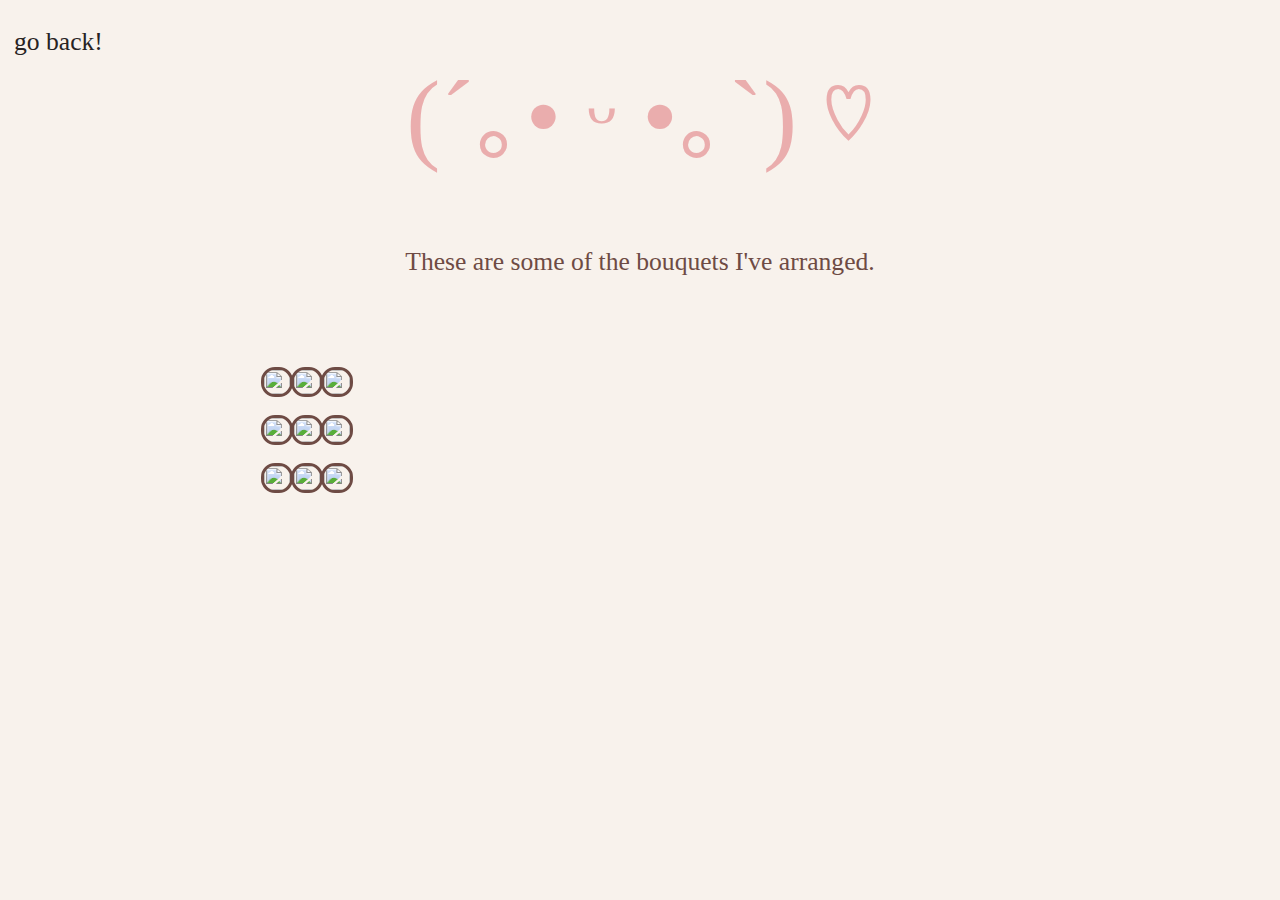
==== flowers.html @ 83206b1e "small changes to formatting" ====
<!DOCTYPE html>
<html lang="en">
<head>
    <meta charset="UTF-8">
    <meta name="viewport" content="width=device-width, initial-scale=1.0">
    <link rel="stylesheet" href="style.css">
    <title>Flowers</title>
</head>
<body>
    <br>


    <button id="home" class="clearButtons">go back!</button>
    <script type="text/javascript">
        document.getElementById("home").onclick = function () {
            location.href = "index.html";
        };
    </script>
    <div class="mainCenter">
        <div class="col">
            <span class="header">(´｡• ᵕ •｡`) ♡</span>
            <br>
            <br>
            <br>
            <br>
            <span class="textCenter">These are some of the bouquets I've arranged.</span>
        </div>
    
    </div>

    <br>
    <br>
    <br>
    <br>
    <br>

 
    <div class="center">
        <div class="imgRow2">
            <div class="col">
                <img class="picFlower" src="flr1.jpg" alt="">
                <br>
                <img class="picFlower" src="flr2.jpg" alt="">
                <br>
                <img class="picFlower" src="flr5.jpg" alt="">
             </div>
     
             <div class="col">
                 <img class="picFlower" src="flr3.JPG" alt="">
                 <br>
                 <img class="picFlower" src="flr4.JPG" alt="">
                 <br>
                 <img class="picFlower" src="flr7.jpg" alt="">
             </div>
         
             <div class="col">
                 <img class="picFlower" src="flr6.jpg" alt="">
                 <br>
                 <img class="picFlower" src="flr8.jpg" alt="">
                 <br>
                 <img class="picFlower" src="flr9.jpg" alt="">
             </div>
        </div>
    </div>

</body>
</html>
---- style.css ----
@font-face {
    font-family: rainyhearts;
    src: url(rainyhearts.ttf);
}

@keyframes floating {
    0% { transform: translate(0,  0px); }
    50%  { transform: translate(0, 15px); }
    100%   { transform: translate(0, -0px); }    
}

body {
    background-color: #F8F2EC;
}

.images {
    border-radius: 12px;
    border: 2px solid #6E4B44; 
}

.row {
    display: flex;
    flex-direction: row;
    gap: 2%;
}

.col {
    display: flex;
    flex-direction: column;
}

.imgRow {
    display: flex;
    flex-direction: row;
    gap: 9%;
}

.imgRow2 {
    display: flex;
    flex-direction: row;
    gap: 5%;
}

.center {
    display: flex;
    justify-content: center;
    align-items: flex-start;
    flex-direction: column;
    padding-left: 20%;
    padding-right: 20%;
}

.mainCenter {
    display: flex;
    flex-direction: row;
    gap: 4%;
    margin: auto;
    padding-left: 20%;
    padding-right: 20%;
    justify-content: center;
}

.columnBox {
    display: block;
    margin-left: auto;
    margin-right: auto;
    width: 50%;
}

.selfie {
    border-radius: 12px;
    border: solid 0.25vw #6E4B44;
    height: 50%;
    width: 50%;
}

.header {
    text-align: center;
    animation-name: floating;
    animation-duration: 3s;
    animation-timing-function: ease-in-out;
    animation-iteration-count: infinite;
    font-family: rainyhearts;
    font-size: 8vw;
    color: #EAADAD;
}

.name {
    width: 100%;
}

.text {
    font-family: rainyhearts;
    font-size: 2vw;
    color: #6E4B44;
}

.textCenter {
    font-family: rainyhearts;
    font-size: 2vw;
    color: #6E4B44;
    text-align: center;
}

.textHeading {
    font-family: rainyhearts;
    font-size: 3vw;
    color: #6E4B44;
    text-align: center;
}

.homeButtons {
    background-color: rgb(255, 206, 214);
    border-radius: 14px;
    border: solid 0.25vw #6E4B44;
    padding: 1vw 2vw;
    font-size: 2vw;
    color: #272323;
    font-family: rainyhearts;
    text-decoration: none;
    width: 30vw;
    height: 10vw;
}

.homeButtons:hover {
    background-color: #C5CE90;
}

.clearButtons {
    background-color: transparent;
    border: none;
    font-size: 2vw;
    color: #272323;
    font-family: rainyhearts;
    text-decoration: none;
}

.clearButtons:hover {
    color: #C5CE90;
}

.buttonRow {
    display: flex;
    gap: 10%;
}

.pic {
    height: 100%;
    width: 100%;
    border-radius: 14px;
    border: solid 0.25vw #6E4B44;
}

.picSmall {
    width: 45%;
    border-radius: 14px;
    border: solid .25vw #6E4B44;
}

.picFlower {
    height: 100%;
    width: 100%;
    border-radius: 14px;
    border: solid 0.25vw #6E4B44;
}
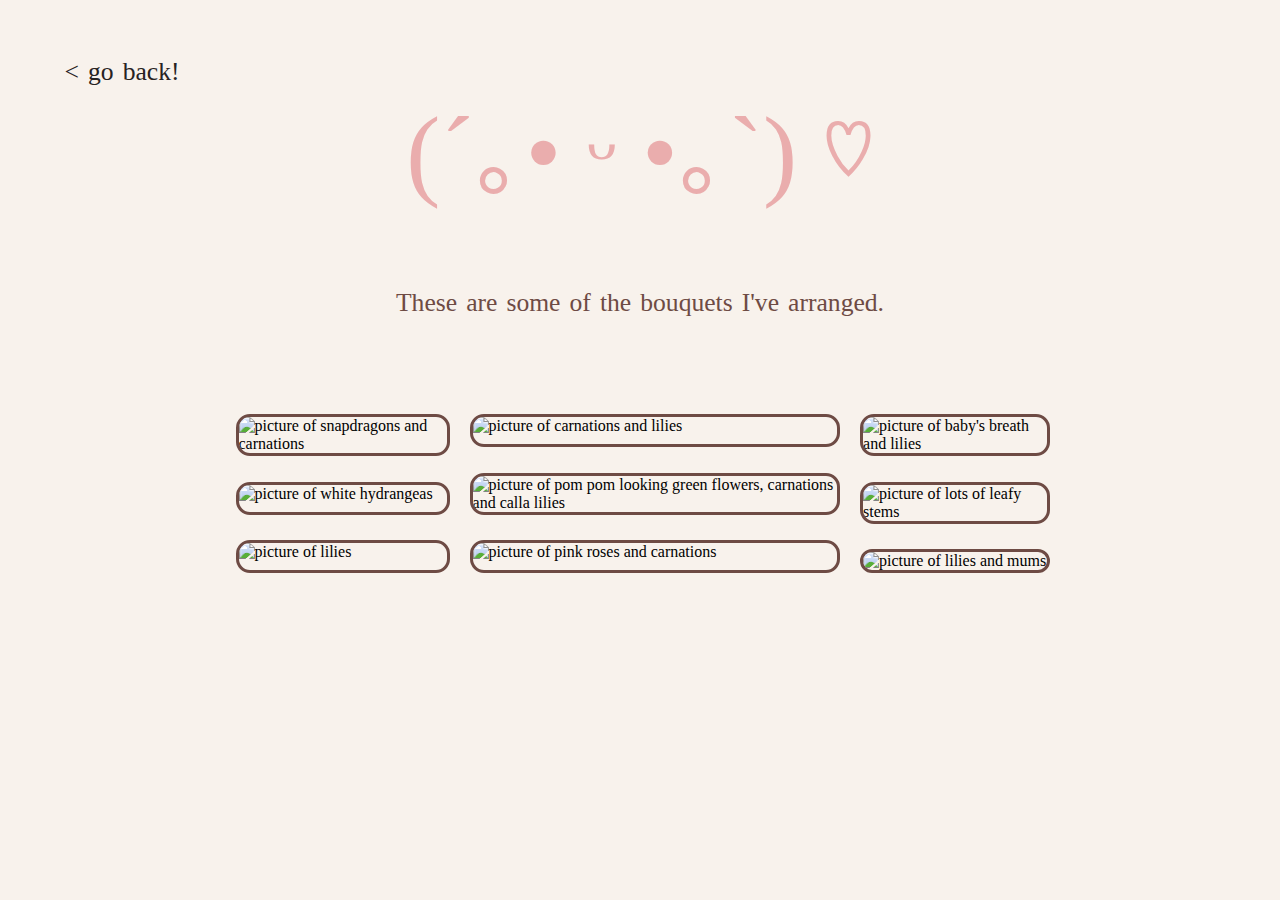
==== commit f14cf8b8: "formatting + Fixes #4" ====
--- a/flowers.html
+++ b/flowers.html
@@ -1,67 +1,67 @@
 <!DOCTYPE html>
 <html lang="en">
+
 <head>
     <meta charset="UTF-8">
     <meta name="viewport" content="width=device-width, initial-scale=1.0">
     <link rel="stylesheet" href="style.css">
     <title>Flowers</title>
 </head>
+
 <body>
-    <br>
+
+    <button id="home" class="clearButtons">
+        < go back!</button>
+            <script type="text/javascript">
+                document.getElementById("home").onclick = function () {
+                    location.href = "index.html";
+                };
+            </script>
+            <div class="mainCenter">
+                <div class="col">
+                    <span class="header">(´｡• ᵕ •｡`) ♡</span>
+                    <br>
+                    <br>
+                    <div class="spaces">
+                        <br>
+                        <br>
+                    </div>
+                    <span class="textCenter">These are some of the bouquets I've arranged.</span>
+                </div>
+            </div>
+
+            <br>
+            <br>
+            <div class="spaces">
+                <br>
+                <br>
+                <br>
+            </div>
 
 
-    <button id="home" class="clearButtons">go back!</button>
-    <script type="text/javascript">
-        document.getElementById("home").onclick = function () {
-            location.href = "index.html";
-        };
-    </script>
-    <div class="mainCenter">
-        <div class="col">
-            <span class="header">(´｡• ᵕ •｡`) ♡</span>
-            <br>
-            <br>
-            <br>
-            <br>
-            <span class="textCenter">These are some of the bouquets I've arranged.</span>
-        </div>
-    
-    </div>
 
-    <br>
-    <br>
-    <br>
-    <br>
-    <br>
+            <div class="center">
+                <div class="imgRow2">
+                    <div class="imgCol">
+                        <img class="picFlower" src="flr1.jpg" alt="picture of snapdragons and carnations">
+                        <img class="picFlower" src="flr2.jpg" alt="picture of white hydrangeas">
+                        <img class="picFlower" src="flr5.jpg" alt="picture of lilies">
+                    </div>
 
- 
-    <div class="center">
-        <div class="imgRow2">
-            <div class="col">
-                <img class="picFlower" src="flr1.jpg" alt="">
-                <br>
-                <img class="picFlower" src="flr2.jpg" alt="">
-                <br>
-                <img class="picFlower" src="flr5.jpg" alt="">
-             </div>
-     
-             <div class="col">
-                 <img class="picFlower" src="flr3.JPG" alt="">
-                 <br>
-                 <img class="picFlower" src="flr4.JPG" alt="">
-                 <br>
-                 <img class="picFlower" src="flr7.jpg" alt="">
-             </div>
-         
-             <div class="col">
-                 <img class="picFlower" src="flr6.jpg" alt="">
-                 <br>
-                 <img class="picFlower" src="flr8.jpg" alt="">
-                 <br>
-                 <img class="picFlower" src="flr9.jpg" alt="">
-             </div>
-        </div>
-    </div>
+                    <div class="imgCol">
+                        <img class="picFlower" src="flr3.JPG" alt="picture of carnations and lilies">
+                        <img class="picFlower" src="flr4.JPG"
+                            alt="picture of pom pom looking green flowers, carnations and calla lilies">
+                        <img class="picFlower" src="flr7.jpg" alt="picture of pink roses and carnations">
+                    </div>
+
+                    <div class="imgCol">
+                        <img class="picFlower" src="flr6.jpg" alt="picture of baby's breath and lilies">
+                        <img class="picFlower" src="flr8.jpg" alt="picture of lots of leafy stems">
+                        <img class="picFlower" src="flr9.jpg" alt="picture of lilies and mums">
+                    </div>
+                </div>
+            </div>
 
 </body>
 </html>--- a/style.css
+++ b/style.css
@@ -11,6 +11,8 @@
 
 body {
     background-color: #F8F2EC;
+    margin-top: 4%;
+    margin-bottom: 4%;
 }
 
 .images {
@@ -21,24 +23,43 @@
 .row {
     display: flex;
     flex-direction: row;
+    gap: 6%;
+}
+
+.imgRow {
+    display: flex;
+    flex-direction: row;
+    gap: 9%;
+}
+
+.imgRow2 {
+    display: flex;
+    flex-direction: row;
+    gap: 2vw;
+}
+
+.imgRow3 {
+    display: flex;
+    flex-direction: row;
     gap: 2%;
 }
 
+.buttonRow {
+    display: flex;
+    justify-content: space-between;
+}
+
+
 .col {
     display: flex;
     flex-direction: column;
 }
 
-.imgRow {
-    display: flex;
-    flex-direction: row;
-    gap: 9%;
-}
-
-.imgRow2 {
-    display: flex;
-    flex-direction: row;
-    gap: 5%;
+.imgCol {
+    display: flex;
+    flex-direction: column;
+    align-content: space-between;
+    gap: 2vw;
 }
 
 .center {
@@ -46,13 +67,13 @@
     justify-content: center;
     align-items: flex-start;
     flex-direction: column;
-    padding-left: 20%;
-    padding-right: 20%;
+    padding-left: 18%;
+    padding-right: 18%;
 }
 
 .mainCenter {
     display: flex;
-    flex-direction: row;
+    flex-direction: column;
     gap: 4%;
     margin: auto;
     padding-left: 20%;
@@ -91,6 +112,8 @@
 
 .text {
     font-family: rainyhearts;
+    line-height: 1.5;
+    word-spacing: 2pt;
     font-size: 2vw;
     color: #6E4B44;
 }
@@ -98,6 +121,8 @@
 .textCenter {
     font-family: rainyhearts;
     font-size: 2vw;
+    line-height: 1.6;
+    word-spacing: 2pt;
     color: #6E4B44;
     text-align: center;
 }
@@ -105,6 +130,8 @@
 .textHeading {
     font-family: rainyhearts;
     font-size: 3vw;
+    line-height: 1.6;
+    word-spacing: 2pt;
     color: #6E4B44;
     text-align: center;
 }
@@ -113,13 +140,15 @@
     background-color: rgb(255, 206, 214);
     border-radius: 14px;
     border: solid 0.25vw #6E4B44;
+    line-height: 1.6;
+    word-spacing: 2pt;
     padding: 1vw 2vw;
     font-size: 2vw;
     color: #272323;
     font-family: rainyhearts;
     text-decoration: none;
-    width: 30vw;
-    height: 10vw;
+    width: 28vw;
+    height: 8vw;
 }
 
 .homeButtons:hover {
@@ -129,20 +158,19 @@
 .clearButtons {
     background-color: transparent;
     border: none;
+    line-height: 1.6;
+    word-spacing: 2pt;
     font-size: 2vw;
     color: #272323;
     font-family: rainyhearts;
     text-decoration: none;
+    margin-left: 4%;
 }
 
 .clearButtons:hover {
     color: #C5CE90;
 }
 
-.buttonRow {
-    display: flex;
-    gap: 10%;
-}
 
 .pic {
     height: 100%;
@@ -162,4 +190,97 @@
     width: 100%;
     border-radius: 14px;
     border: solid 0.25vw #6E4B44;
-}+}
+
+@media only screen and (max-width: 450px) {
+    .center {
+        display: flex;
+        justify-content: center;
+        align-items: flex-start;
+        flex-direction: column;
+        padding-left: 2%;
+        padding-right: 2%;
+    }
+
+    .mainCenter {
+        display: flex;
+        flex-direction: column;
+        gap: 4%;
+        margin: auto;
+        padding-left: 2%;
+        padding-right: 2%;
+        justify-content: center;
+    }
+
+    .text {
+        font-size: 6vw;
+        font-family: rainyhearts;
+        line-height: 1.6;
+        word-spacing: 2pt;
+        color: #6E4B44;
+    }
+
+    .textCenter {
+        font-family: rainyhearts;
+        line-height: 1.6;
+        word-spacing: 2pt;
+        font-size: 5vw;
+        color: #6E4B44;
+        text-align: center;
+    }
+
+    .textHeading {
+        font-family: rainyhearts;
+        font-size: 6vw;
+        line-height: 1.6;
+        word-spacing: 2pt;
+        color: #6E4B44;
+        text-align: center;
+    }
+
+    .homeButtons {
+        background-color: rgb(255, 206, 214);
+        border-radius: 14px;
+        border: solid 0.25vw #6E4B44;
+        line-height: 1.6;
+        word-spacing: 2pt;
+        padding: 1vw 2vw;
+        font-size: 5vw;
+        color: #272323;
+        font-family: rainyhearts;
+        text-decoration: none;
+        width: 40vw;
+        height: 14vw;
+    }
+
+    .clearButtons {
+        background-color: transparent;
+        border: none;
+        line-height: 1.6;
+        word-spacing: 2pt;
+        font-size: 5vw;
+        color: #272323;
+        font-family: rainyhearts;
+        text-decoration: none;
+    }
+
+    .row {
+        display: flex;
+        flex-direction: column;
+        gap: 2%;
+    }
+
+    .selfie {
+        border-radius: 12px;
+        border: solid 0.25vw #6E4B44;
+        height: 100%;
+        width: 100%;
+        margin-bottom: 8%;
+        margin-top: 8%;
+    }
+
+    .spaces {
+        display: none;
+    }
+    
+}
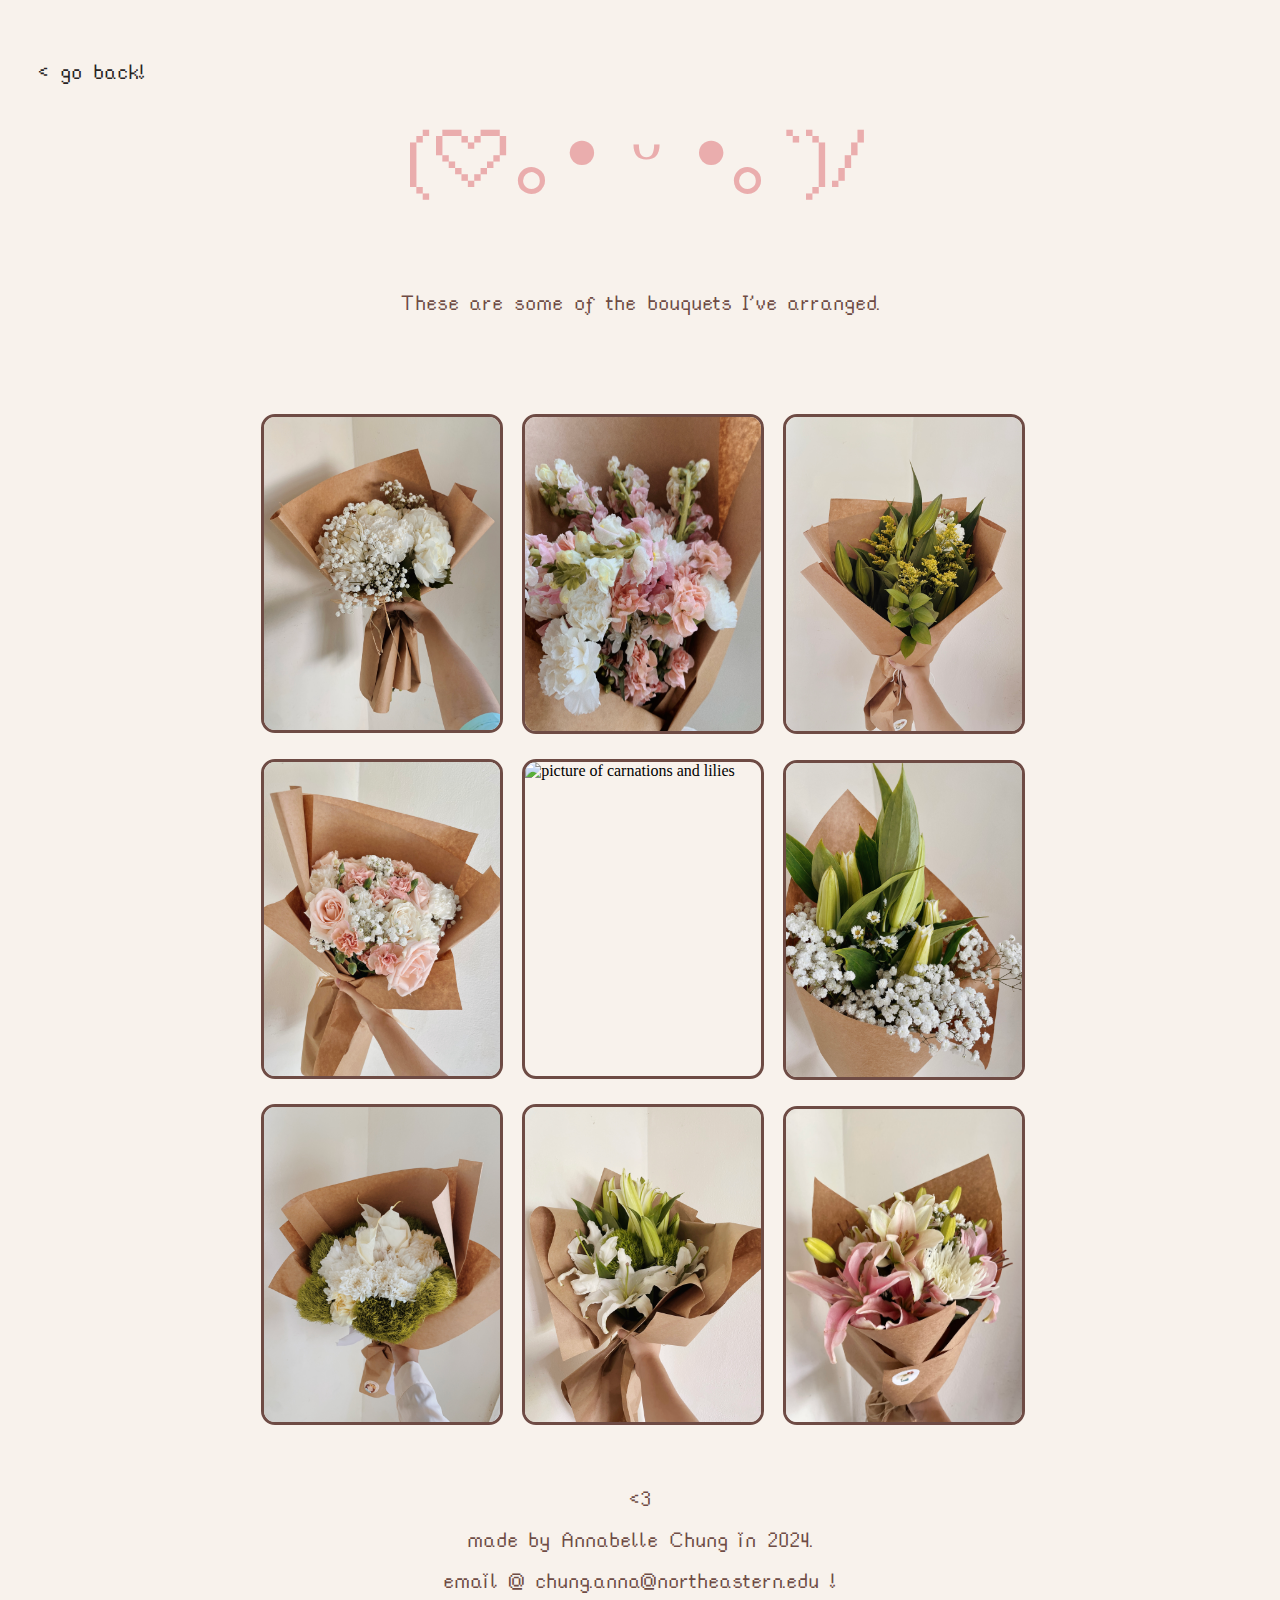
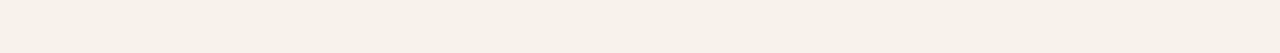
==== commit 8f4599df: "file organization finally LMAO" ====
--- a/flowers.html
+++ b/flowers.html
@@ -17,9 +17,9 @@
                     location.href = "index.html";
                 };
             </script>
-            <div class="mainCenter">
+            <div class="center">
                 <div class="col">
-                    <span class="header">(´｡• ᵕ •｡`) ♡</span>
+                    <span class="header">(´｡• ᵕ •｡`)/</span>
                     <br>
                     <br>
                     <div class="spaces">
@@ -38,30 +38,41 @@
                 <br>
             </div>
 
-
-
             <div class="center">
-                <div class="imgRow2">
+                <div class="imgRow3">
                     <div class="imgCol">
-                        <img class="picFlower" src="flr1.jpg" alt="picture of snapdragons and carnations">
-                        <img class="picFlower" src="flr2.jpg" alt="picture of white hydrangeas">
-                        <img class="picFlower" src="flr5.jpg" alt="picture of lilies">
+                        <img class="pic" src="assets/flr2.jpg" alt="picture of white hydrangeas">
+                        <img class="pic" src="assets/flr7.jpg" alt="picture of pink roses and carnations">
+                        <img class="pic" src="assets/flr4.JPG"
+                            alt="picture of pom pom looking green flowers, carnations and calla lilies">
                     </div>
 
                     <div class="imgCol">
-                        <img class="picFlower" src="flr3.JPG" alt="picture of carnations and lilies">
-                        <img class="picFlower" src="flr4.JPG"
-                            alt="picture of pom pom looking green flowers, carnations and calla lilies">
-                        <img class="picFlower" src="flr7.jpg" alt="picture of pink roses and carnations">
+                        <img class="pic" src="assets/flr1.jpg" alt="picture of snapdragons and carnations">
+                        <img class="pic" src="assets/flr3.JPG" alt="picture of carnations and lilies">
+
+
+                        <img class="pic" src="assets/flr5.jpg" alt="picture of lilies">
                     </div>
 
                     <div class="imgCol">
-                        <img class="picFlower" src="flr6.jpg" alt="picture of baby's breath and lilies">
-                        <img class="picFlower" src="flr8.jpg" alt="picture of lots of leafy stems">
-                        <img class="picFlower" src="flr9.jpg" alt="picture of lilies and mums">
+                        <img class="pic" src="assets/flr8.jpg" alt="picture of lots of leafy stems">
+                        <img class="pic" src="assets/flr6.jpg" alt="picture of baby's breath and lilies">
+                        <img class="pic" src="assets/flr9.jpg" alt="picture of lilies and mums">
                     </div>
                 </div>
+                <br>
+                <br>
+                <br>
+                <span class="textCenter">
+                    &lt3
+                    <br>
+                    made by Annabelle Chung in 2024.
+                    <br>
+                    email @ chung.anna@northeastern.edu !
+                </span>
             </div>
 
 </body>
+
 </html>--- a/style.css
+++ b/style.css
@@ -1,12 +1,20 @@
 @font-face {
     font-family: rainyhearts;
-    src: url(rainyhearts.ttf);
+    src: url(fonts/rainyhearts.ttf);
 }
 
 @keyframes floating {
-    0% { transform: translate(0,  0px); }
-    50%  { transform: translate(0, 15px); }
-    100%   { transform: translate(0, -0px); }    
+    0% {
+        transform: translate(0, 0px);
+    }
+
+    50% {
+        transform: translate(0, 15px);
+    }
+
+    100% {
+        transform: translate(0, -0px);
+    }
 }
 
 body {
@@ -15,9 +23,14 @@
     margin-bottom: 4%;
 }
 
+.logo {
+    height: 10%; 
+    width: 10%;
+}
+
 .images {
     border-radius: 12px;
-    border: 2px solid #6E4B44; 
+    border: 2px solid #6E4B44;
 }
 
 .row {
@@ -35,20 +48,19 @@
 .imgRow2 {
     display: flex;
     flex-direction: row;
+    gap: 2%;
+}
+
+.imgRow3 {
+    display: flex;
+    flex-direction: row;
     gap: 2vw;
 }
 
-.imgRow3 {
-    display: flex;
-    flex-direction: row;
-    gap: 2%;
-}
-
 .buttonRow {
     display: flex;
     justify-content: space-between;
 }
-
 
 .col {
     display: flex;
@@ -62,16 +74,14 @@
     gap: 2vw;
 }
 
+.imgCol2 {
+    display: flex;
+    flex-direction: column;
+    align-content: space-between;
+    gap: 2vw;
+}
+
 .center {
-    display: flex;
-    justify-content: center;
-    align-items: flex-start;
-    flex-direction: column;
-    padding-left: 18%;
-    padding-right: 18%;
-}
-
-.mainCenter {
     display: flex;
     flex-direction: column;
     gap: 4%;
@@ -108,13 +118,16 @@
 
 .name {
     width: 100%;
+    margin-left: -1vw;
 }
 
 .text {
-    font-family: rainyhearts;
+    /* font-family: rainyhearts; */
+    font-family: "Rubik", sans-serif;
+    font-weight: 300;
     line-height: 1.5;
-    word-spacing: 2pt;
-    font-size: 2vw;
+    /* word-spacing: 2pt; */
+    font-size: 1.6vw;
     color: #6E4B44;
 }
 
@@ -137,7 +150,7 @@
 }
 
 .homeButtons {
-    background-color: rgb(255, 206, 214);
+    background-color: #f5cccc;
     border-radius: 14px;
     border: solid 0.25vw #6E4B44;
     line-height: 1.6;
@@ -164,13 +177,12 @@
     color: #272323;
     font-family: rainyhearts;
     text-decoration: none;
-    margin-left: 4%;
+    margin-left: 2%;
 }
 
 .clearButtons:hover {
-    color: #C5CE90;
-}
-
+    color: rgb(154, 164, 93);
+}
 
 .pic {
     height: 100%;
@@ -185,46 +197,39 @@
     border: solid .25vw #6E4B44;
 }
 
-.picFlower {
-    height: 100%;
-    width: 100%;
-    border-radius: 14px;
-    border: solid 0.25vw #6E4B44;
-}
-
 @media only screen and (max-width: 450px) {
     .center {
         display: flex;
         justify-content: center;
-        align-items: flex-start;
         flex-direction: column;
         padding-left: 2%;
         padding-right: 2%;
     }
 
-    .mainCenter {
-        display: flex;
-        flex-direction: column;
-        gap: 4%;
-        margin: auto;
-        padding-left: 2%;
-        padding-right: 2%;
-        justify-content: center;
+    .header {
+        text-align: center;
+        animation-name: floating;
+        animation-duration: 3s;
+        animation-timing-function: ease-in-out;
+        animation-iteration-count: infinite;
+        font-family: rainyhearts;
+        font-size: 16vw;
+        color: #EAADAD;
     }
 
     .text {
+        font-size: 5vw;
+        font-family: "Rubik", sans-serif;
+        font-weight: 300;
+        line-height: 1.6;
+        color: #6E4B44;
+    }
+
+    .textCenter {
+        font-family: rainyhearts;
+        line-height: 1.6;
+        word-spacing: 2pt;
         font-size: 6vw;
-        font-family: rainyhearts;
-        line-height: 1.6;
-        word-spacing: 2pt;
-        color: #6E4B44;
-    }
-
-    .textCenter {
-        font-family: rainyhearts;
-        line-height: 1.6;
-        word-spacing: 2pt;
-        font-size: 5vw;
         color: #6E4B44;
         text-align: center;
     }
@@ -282,5 +287,11 @@
     .spaces {
         display: none;
     }
-    
-}
+
+}
+
+@media only screen and (min-width: 450px) {
+    .webSpaces {
+        display: none;
+    }
+}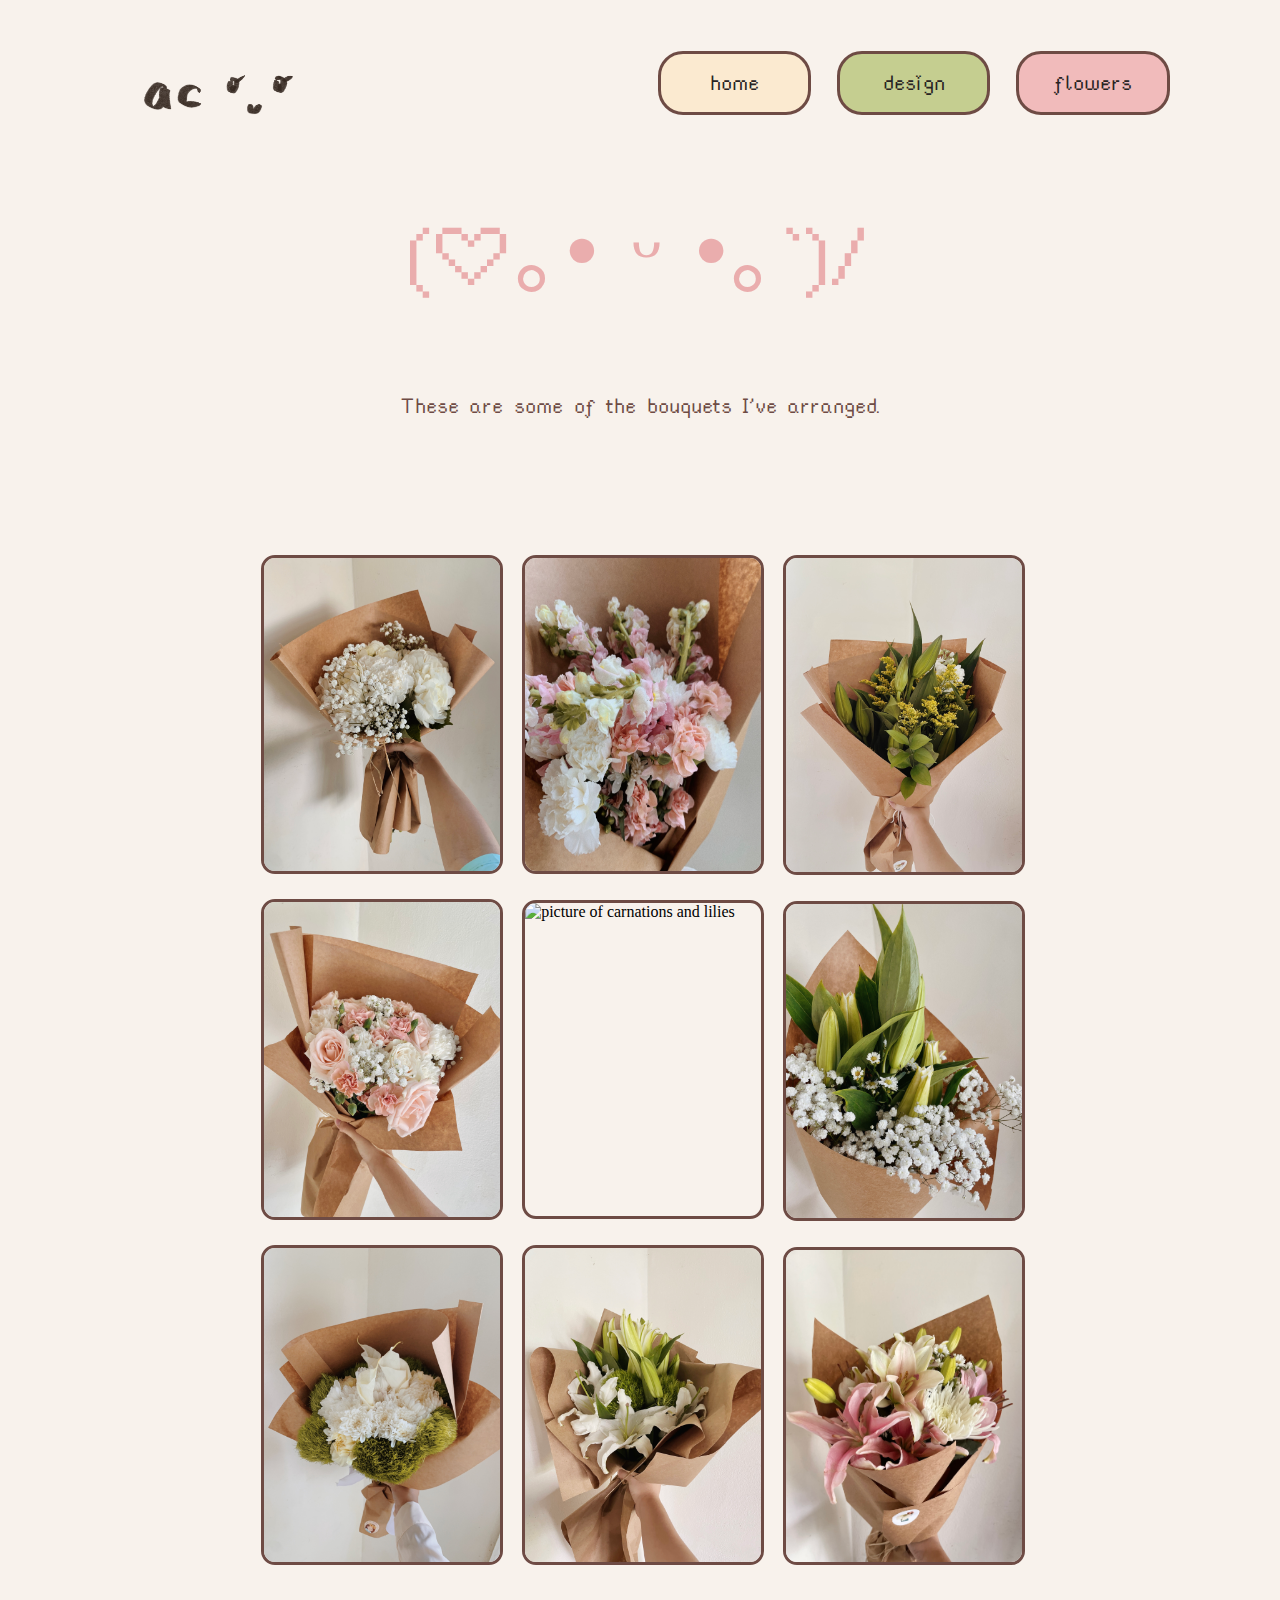
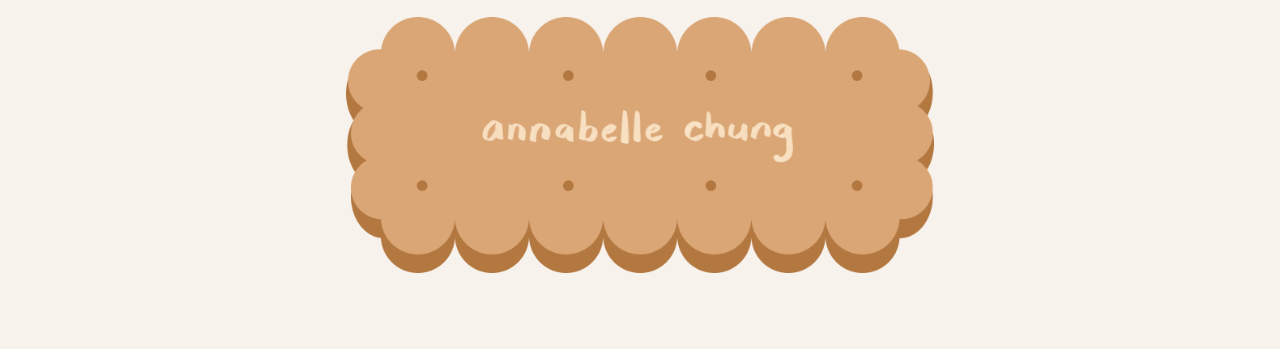
==== commit 958a2262: "Merge pull request #8 from hungrybellie/fixups" ====
--- a/flowers.html
+++ b/flowers.html
@@ -10,69 +10,65 @@
 
 <body>
 
-    <button id="home" class="clearButtons">
-        < go back!</button>
+    <div class="navBar">
+        <img src="assets/logo.png" class="logo" alt="letters a,c and a smiley face">
+        <div class="buttonGap">
+            <button class="homeButtons" style="background-color: #FBEAD0;" id="home">home</button>
+            <button class="homeButtons" style="background-color: #C5CE90;" id="design">design</button>
+            <!-- <button class="homeButtons" style="background-color: #FBEAD0;" id="resume">resume</button> -->
+            <button class="homeButtons" style="background-color: #f1bbbb;" id="flowers">flowers</button>
+
             <script type="text/javascript">
                 document.getElementById("home").onclick = function () {
                     location.href = "index.html";
                 };
+                document.getElementById("design").onclick = function () {
+                    location.href = "gallery.html";
+                };
+                document.getElementById("flowers").onclick = function () {
+                    location.href = "flowers.html";
+                };
             </script>
-            <div class="center">
-                <div class="col">
-                    <span class="header">(´｡• ᵕ •｡`)/</span>
-                    <br>
-                    <br>
-                    <div class="spaces">
-                        <br>
-                        <br>
-                    </div>
-                    <span class="textCenter">These are some of the bouquets I've arranged.</span>
-                </div>
+        </div>
+    </div>
+
+    <div class="center">
+        <div class="col">
+            <span class="header">(´｡• ᵕ •｡`)/</span>
+            <span class="textCenter">These are some of the bouquets I've arranged.</span>
+        </div>
+    </div>
+
+    <div class="center">
+        <div class="imgRow3">
+            <div class="imgCol">
+                <img class="pic" src="assets/flr2.jpg" alt="picture of white hydrangeas">
+                <img class="pic" src="assets/flr7.jpg" alt="picture of pink roses and carnations">
+                <img class="pic" src="assets/flr4.JPG"
+                    alt="picture of pom pom looking green flowers, carnations and calla lilies">
             </div>
 
-            <br>
-            <br>
-            <div class="spaces">
-                <br>
-                <br>
-                <br>
+            <div class="imgCol">
+                <img class="pic" src="assets/flr1.jpg" alt="picture of snapdragons and carnations">
+                <img class="pic" src="assets/flr3.JPG" alt="picture of carnations and lilies">
+
+
+                <img class="pic" src="assets/flr5.jpg" alt="picture of lilies">
             </div>
 
-            <div class="center">
-                <div class="imgRow3">
-                    <div class="imgCol">
-                        <img class="pic" src="assets/flr2.jpg" alt="picture of white hydrangeas">
-                        <img class="pic" src="assets/flr7.jpg" alt="picture of pink roses and carnations">
-                        <img class="pic" src="assets/flr4.JPG"
-                            alt="picture of pom pom looking green flowers, carnations and calla lilies">
-                    </div>
+            <div class="imgCol">
+                <img class="pic" src="assets/flr8.jpg" alt="picture of lots of leafy stems">
+                <img class="pic" src="assets/flr6.jpg" alt="picture of baby's breath and lilies">
+                <img class="pic" src="assets/flr9.jpg" alt="picture of lilies and mums">
+            </div>
+        </div>
+    </div>
 
-                    <div class="imgCol">
-                        <img class="pic" src="assets/flr1.jpg" alt="picture of snapdragons and carnations">
-                        <img class="pic" src="assets/flr3.JPG" alt="picture of carnations and lilies">
+    <div class="footer">
+        <img src="assets/cookie.png" alt="">
+    </div>
 
-
-                        <img class="pic" src="assets/flr5.jpg" alt="picture of lilies">
-                    </div>
-
-                    <div class="imgCol">
-                        <img class="pic" src="assets/flr8.jpg" alt="picture of lots of leafy stems">
-                        <img class="pic" src="assets/flr6.jpg" alt="picture of baby's breath and lilies">
-                        <img class="pic" src="assets/flr9.jpg" alt="picture of lilies and mums">
-                    </div>
-                </div>
-                <br>
-                <br>
-                <br>
-                <span class="textCenter">
-                    &lt3
-                    <br>
-                    made by Annabelle Chung in 2024.
-                    <br>
-                    email @ chung.anna@northeastern.edu !
-                </span>
-            </div>
-
+    
 </body>
 
 </html>--- a/style.css
+++ b/style.css
@@ -17,15 +17,35 @@
     }
 }
 
+@keyframes fade {
+    0% {
+        opacity: 0;
+    }
+
+    70% {
+        opacity: 0;
+    }
+
+    100% {
+        opacity: 1;
+    }
+}
+
 body {
     background-color: #F8F2EC;
     margin-top: 4%;
-    margin-bottom: 4%;
+}
+
+.fade {
+    animation: fade ease 2.5s;
+    animation-iteration-count: 1;
+    animation-fill-mode: forwards;
 }
 
 .logo {
-    height: 10%; 
-    width: 10%;
+    width: 16vw;
+    height: 7vw;
+    margin-left: 10px;
 }
 
 .images {
@@ -39,6 +59,14 @@
     gap: 6%;
 }
 
+.navBar {
+    display: flex;
+    justify-content: space-between;
+    margin-bottom: 4vw;
+    padding-left: 8vw;
+    padding-right: 8vw;
+}
+
 .imgRow {
     display: flex;
     flex-direction: row;
@@ -57,9 +85,9 @@
     gap: 2vw;
 }
 
-.buttonRow {
-    display: flex;
-    justify-content: space-between;
+.buttonGap {
+    display: flex;
+    gap: 2vw;
 }
 
 .col {
@@ -85,7 +113,6 @@
     display: flex;
     flex-direction: column;
     gap: 4%;
-    margin: auto;
     padding-left: 20%;
     padding-right: 20%;
     justify-content: center;
@@ -103,6 +130,7 @@
     border: solid 0.25vw #6E4B44;
     height: 50%;
     width: 50%;
+    margin-bottom: 10vw;
 }
 
 .header {
@@ -114,6 +142,7 @@
     font-family: rainyhearts;
     font-size: 8vw;
     color: #EAADAD;
+    margin-bottom: 6vw;
 }
 
 .name {
@@ -122,11 +151,9 @@
 }
 
 .text {
-    /* font-family: rainyhearts; */
     font-family: "Rubik", sans-serif;
     font-weight: 300;
     line-height: 1.5;
-    /* word-spacing: 2pt; */
     font-size: 1.6vw;
     color: #6E4B44;
 }
@@ -138,30 +165,29 @@
     word-spacing: 2pt;
     color: #6E4B44;
     text-align: center;
+    margin-bottom: 10vw;
 }
 
 .textHeading {
     font-family: rainyhearts;
     font-size: 3vw;
-    line-height: 1.6;
     word-spacing: 2pt;
     color: #6E4B44;
-    text-align: center;
+    display: flex;
+    justify-content: center;
+    margin-bottom: 10vw;
 }
 
 .homeButtons {
-    background-color: #f5cccc;
-    border-radius: 14px;
+    border-radius: 25px;
     border: solid 0.25vw #6E4B44;
-    line-height: 1.6;
     word-spacing: 2pt;
-    padding: 1vw 2vw;
     font-size: 2vw;
     color: #272323;
     font-family: rainyhearts;
     text-decoration: none;
-    width: 28vw;
-    height: 8vw;
+    width: 12vw;
+    height: 5vw;
 }
 
 .homeButtons:hover {
@@ -197,7 +223,27 @@
     border: solid .25vw #6E4B44;
 }
 
+.footer {
+    display: flex;
+    justify-content: center;
+    height: 20vw;
+    margin-top: 4vw;
+    margin-bottom: 6vw;
+}
+
 @media only screen and (max-width: 450px) {
+    .logo {
+        width: 22vw;
+        height: 10vw;
+        margin-left: -4vw;
+    }
+
+    .navBar {
+        display: flex;
+        justify-content: space-between;
+        margin-bottom: 12vw;
+    }
+
     .center {
         display: flex;
         justify-content: center;
@@ -215,6 +261,7 @@
         font-family: rainyhearts;
         font-size: 16vw;
         color: #EAADAD;
+        margin-bottom: 8vw;
     }
 
     .text {
@@ -223,6 +270,8 @@
         font-weight: 300;
         line-height: 1.6;
         color: #6E4B44;
+        margin-top: 6vw;
+        margin-bottom: 6vw;
     }
 
     .textCenter {
@@ -247,15 +296,13 @@
         background-color: rgb(255, 206, 214);
         border-radius: 14px;
         border: solid 0.25vw #6E4B44;
-        line-height: 1.6;
         word-spacing: 2pt;
-        padding: 1vw 2vw;
-        font-size: 5vw;
+        font-size: 4vw;
         color: #272323;
         font-family: rainyhearts;
         text-decoration: none;
-        width: 40vw;
-        height: 14vw;
+        width: 18vw;
+        height: 10vw;
     }
 
     .clearButtons {
@@ -280,18 +327,20 @@
         border: solid 0.25vw #6E4B44;
         height: 100%;
         width: 100%;
-        margin-bottom: 8%;
-        margin-top: 8%;
+        margin-bottom: 10vw;
+        margin-top: 10vw;
     }
 
     .spaces {
         display: none;
     }
 
-}
-
-@media only screen and (min-width: 450px) {
-    .webSpaces {
-        display: none;
-    }
+    .footer {
+        display: flex;
+        justify-content: center;
+        height: 40vw;
+        margin-top: 10vw;
+        margin-bottom: 6vw;
+    }
+
 }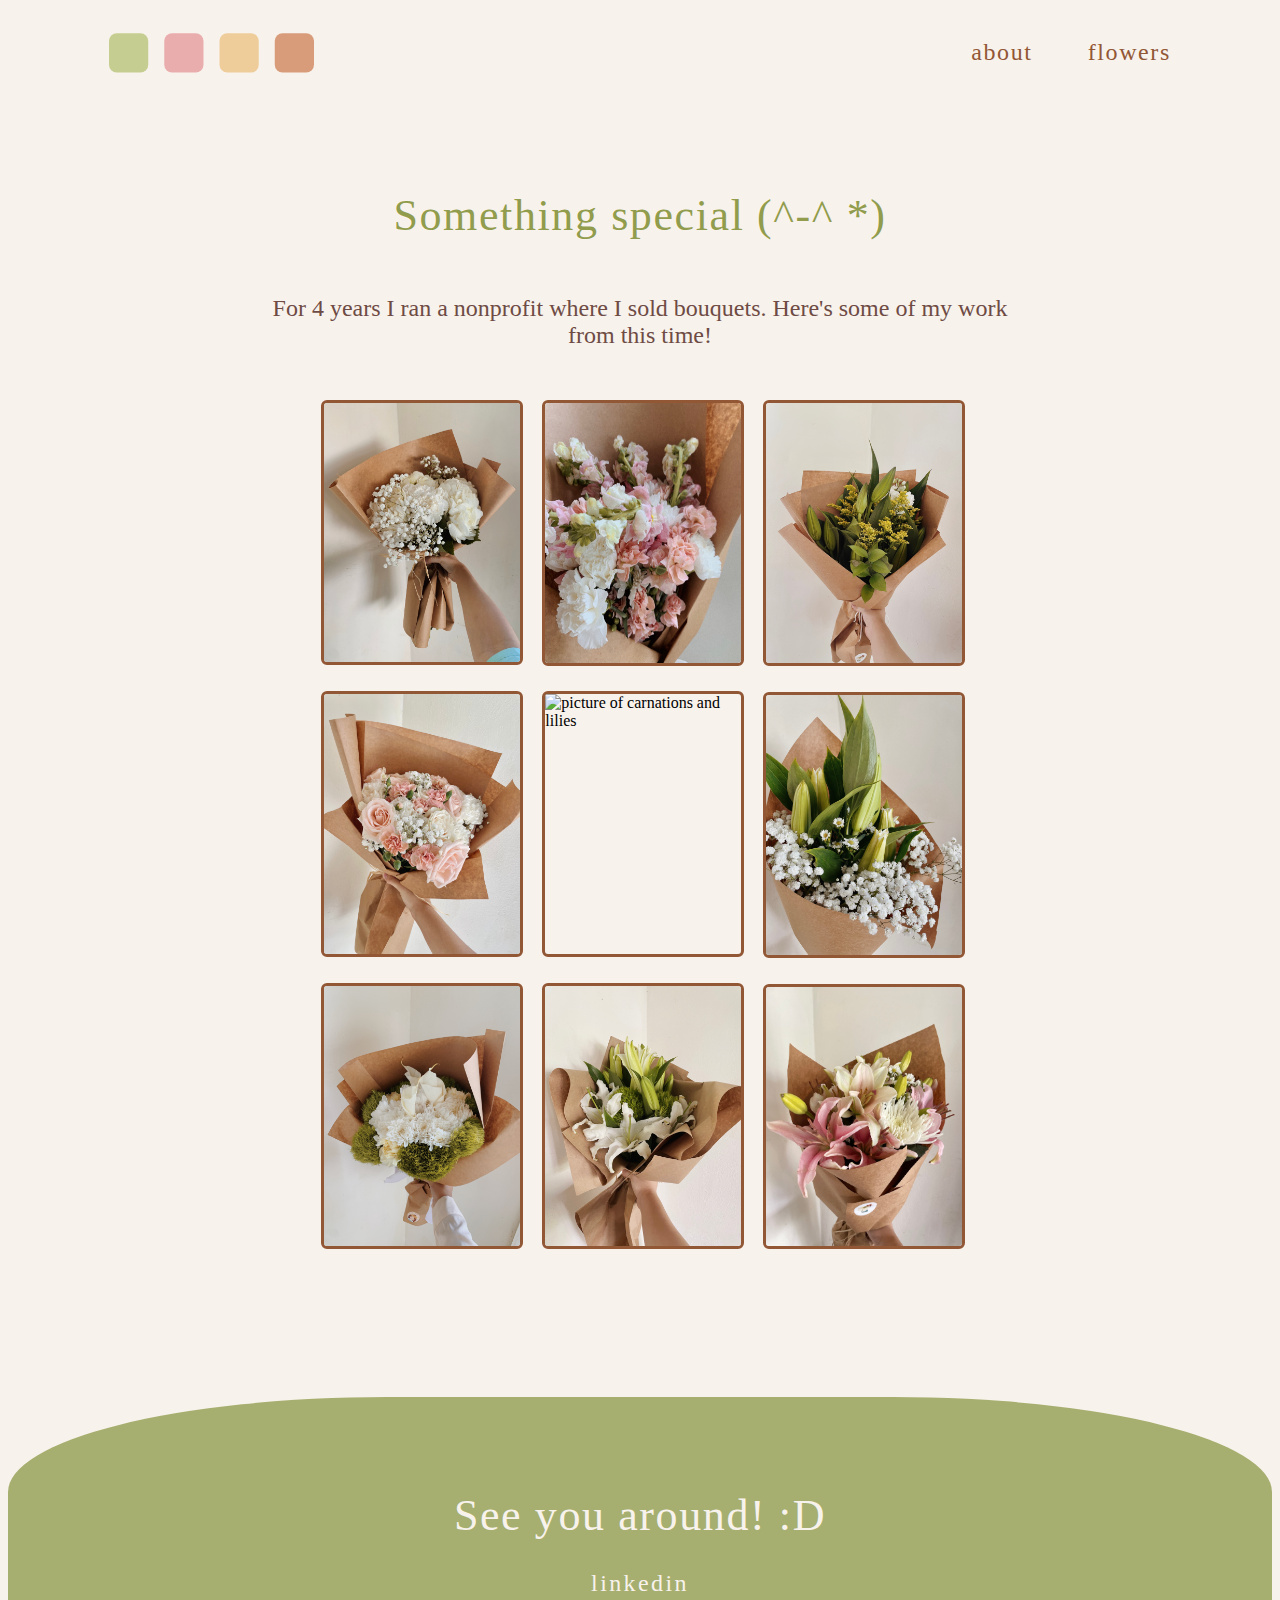
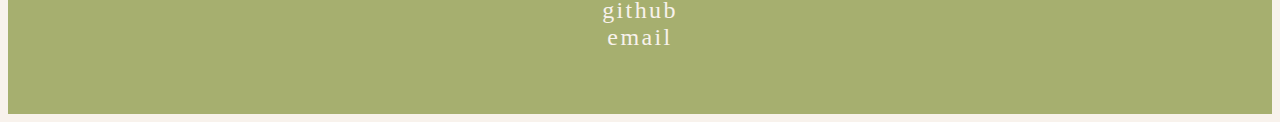
==== commit 0c6b8a86: "major changes, pivoting design direction" ====
--- a/flowers.html
+++ b/flowers.html
@@ -9,64 +9,53 @@
 </head>
 
 <body>
-
     <div class="navBar">
-        <img src="assets/logo.png" class="logo" alt="letters a,c and a smiley face">
-        <div class="buttonGap">
-            <button class="homeButtons" style="background-color: #FBEAD0;" id="home">home</button>
-            <button class="homeButtons" style="background-color: #C5CE90;" id="design">design</button>
-            <!-- <button class="homeButtons" style="background-color: #FBEAD0;" id="resume">resume</button> -->
-            <button class="homeButtons" style="background-color: #f1bbbb;" id="flowers">flowers</button>
-
-            <script type="text/javascript">
-                document.getElementById("home").onclick = function () {
-                    location.href = "index.html";
-                };
-                document.getElementById("design").onclick = function () {
-                    location.href = "gallery.html";
-                };
-                document.getElementById("flowers").onclick = function () {
-                    location.href = "flowers.html";
-                };
-            </script>
+        <img src="assets/palette.svg" class="logo">
+        <div class="nav-links">
+            <a href="index.html">about</a>
+            <a href="flowers.html">flowers</a>
         </div>
     </div>
+    
+    <div class="content" style="margin-bottom: 8vw;">
+        <div class="col">
+            <h1 style="color: #919C4D; text-align: center;">Something special (^-^ *)</h1>
+            <p style="text-align: center; margin-bottom: 4vw;">For 4 years I ran a nonprofit where I sold bouquets. Here's some of my work from this time!</p>
+        </div>
 
-    <div class="center">
-        <div class="col">
-            <span class="header">(´｡• ᵕ •｡`)/</span>
-            <span class="textCenter">These are some of the bouquets I've arranged.</span>
-        </div>
-    </div>
-
-    <div class="center">
-        <div class="imgRow3">
-            <div class="imgCol">
-                <img class="pic" src="assets/flr2.jpg" alt="picture of white hydrangeas">
-                <img class="pic" src="assets/flr7.jpg" alt="picture of pink roses and carnations">
-                <img class="pic" src="assets/flr4.JPG"
-                    alt="picture of pom pom looking green flowers, carnations and calla lilies">
-            </div>
-
-            <div class="imgCol">
-                <img class="pic" src="assets/flr1.jpg" alt="picture of snapdragons and carnations">
-                <img class="pic" src="assets/flr3.JPG" alt="picture of carnations and lilies">
-
-
-                <img class="pic" src="assets/flr5.jpg" alt="picture of lilies">
-            </div>
-
-            <div class="imgCol">
-                <img class="pic" src="assets/flr8.jpg" alt="picture of lots of leafy stems">
-                <img class="pic" src="assets/flr6.jpg" alt="picture of baby's breath and lilies">
-                <img class="pic" src="assets/flr9.jpg" alt="picture of lilies and mums">
+        <div style="padding-left: 8%; padding-right: 8%; padding-bottom: 6%;">
+            <div class="imgRow3">
+                <div class="imgCol">
+                    <img class="pic" src="assets/flr2.jpg" alt="picture of white hydrangeas">
+                    <img class="pic" src="assets/flr7.jpg" alt="picture of pink roses and carnations">
+                    <img class="pic" src="assets/flr4.JPG"
+                        alt="picture of pom pom looking green flowers, carnations and calla lilies">
+                </div>
+    
+                <div class="imgCol">
+                    <img class="pic" src="assets/flr1.jpg" alt="picture of snapdragons and carnations">
+                    <img class="pic" src="assets/flr3.JPG" alt="picture of carnations and lilies">
+                    <img class="pic" src="assets/flr5.jpg" alt="picture of lilies">
+                </div>
+    
+                <div class="imgCol">
+                    <img class="pic" src="assets/flr8.jpg" alt="picture of lots of leafy stems">
+                    <img class="pic" src="assets/flr6.jpg" alt="picture of baby's breath and lilies">
+                    <img class="pic" src="assets/flr9.jpg" alt="picture of lilies and mums">
+                </div>
             </div>
         </div>
     </div>
+   
+    
 
-    <div class="footer">
-        <img src="assets/cookie.png" alt="">
-    </div>
+<!-- FOOTIE -->
+<footer>
+    <h1 style="text-align: center; color: #F8F2EC;">See you around! :D</h1> 
+        <a href="https://www.linkedin.com/in/annabelle-chung-/">linkedin</a>
+        <a href="https://github.com/hungrybellie">github</a>
+        <a href="mailto:chung.anna@northeastern.edu">email</a>
+</footer>
 
     
 </body>
--- a/style.css
+++ b/style.css
@@ -1,82 +1,116 @@
-@font-face {
-    font-family: rainyhearts;
-    src: url(fonts/rainyhearts.ttf);
-}
-
-@keyframes floating {
-    0% {
-        transform: translate(0, 0px);
-    }
-
-    50% {
-        transform: translate(0, 15px);
-    }
-
-    100% {
-        transform: translate(0, -0px);
-    }
-}
-
-@keyframes fade {
-    0% {
-        opacity: 0;
-    }
-
-    70% {
-        opacity: 0;
-    }
-
-    100% {
-        opacity: 1;
-    }
-}
+
+
+/* html {
+    scroll-snap-type: y mandatory;
+}
+
+.card {
+    scroll-snap-align: start;
+
+} */
 
 body {
     background-color: #F8F2EC;
-    margin-top: 4%;
-}
-
-.fade {
-    animation: fade ease 2.5s;
-    animation-iteration-count: 1;
-    animation-fill-mode: forwards;
+}
+
+.float {
+    animation-name: floating;
+    animation-duration: 3s;
+    animation-timing-function: ease-in-out;
+    animation-iteration-count: infinite;
+}
+
+.content {
+    padding-top: 5%;
+    padding-left: 20%;
+    padding-right: 20%;
+}
+
+h1 {
+    font-family: 'Times New Roman', Times, serif;
+    letter-spacing: 0.1rem;
+    font-weight: 100;
+    font-size: 2.75em;
+}
+
+/* h2 {
+   font-style: italic; 
+   font-size: 3.5em;
+   font-family: 'Times New Roman', Times, serif;
+   letter-spacing: 0.1rem;
+   font-weight: 100;
+} */
+
+p {
+    font-family: 'Times New Roman', Times, serif;
+    /* letter-spacing: 0.1em; */
+    font-weight: 100;
+    color: #6E4B44;
+    font-size: 1.5em;
+}
+
+footer {
+    padding: 5%;
+    background-color: #a6af6f;
+    display: flex;
+    flex-direction: column;
+    border-top-left-radius: 30%;
+    border-top-right-radius: 30%;
+    color: #F8F2EC;
+    text-align: center;
+}
+
+a {
+    text-decoration: none;
+    font-family: 'Times New Roman', Times, serif;
+    letter-spacing: 0.1em;
+    font-weight: 100;
+    color: #F8F2EC;
+    font-size: 1.5em;
+}
+
+a:hover {
+    color: #3a4211;
 }
 
 .logo {
     width: 16vw;
     height: 7vw;
-    margin-left: 10px;
-}
-
-.images {
-    border-radius: 12px;
-    border: 2px solid #6E4B44;
 }
 
 .row {
     display: flex;
     flex-direction: row;
+    gap: 6vw;
+}
+
+.navBar {
+    display: flex;
+    justify-content: space-between;
+    align-items: center;
+    padding-left: 8%;
+    padding-right: 8%;
+}
+
+.nav-links a {
+    margin-left: 4vw;
+    letter-spacing: 0.1rem;
+    font-size: 1.5rem;
+    color: #925735;
+    font-family:'Times New Roman', Times, serif;
+    text-decoration: none;
+}
+
+.imgRow {
+    display: flex;
+    flex-direction: row;
+    gap: 9%;
+}
+
+.imgRow2 {
+    display: flex;
+    flex-direction: row;
     gap: 6%;
-}
-
-.navBar {
-    display: flex;
-    justify-content: space-between;
-    margin-bottom: 4vw;
-    padding-left: 8vw;
-    padding-right: 8vw;
-}
-
-.imgRow {
-    display: flex;
-    flex-direction: row;
-    gap: 9%;
-}
-
-.imgRow2 {
-    display: flex;
-    flex-direction: row;
-    gap: 2%;
 }
 
 .imgRow3 {
@@ -123,14 +157,6 @@
     margin-left: auto;
     margin-right: auto;
     width: 50%;
-}
-
-.selfie {
-    border-radius: 12px;
-    border: solid 0.25vw #6E4B44;
-    height: 50%;
-    width: 50%;
-    margin-bottom: 10vw;
 }
 
 .header {
@@ -145,175 +171,59 @@
     margin-bottom: 6vw;
 }
 
-.name {
-    width: 100%;
-    margin-left: -1vw;
-}
-
-.text {
-    font-family: "Rubik", sans-serif;
-    font-weight: 300;
-    line-height: 1.5;
-    font-size: 1.6vw;
-    color: #6E4B44;
-}
-
-.textCenter {
-    font-family: rainyhearts;
-    font-size: 2vw;
-    line-height: 1.6;
-    word-spacing: 2pt;
-    color: #6E4B44;
-    text-align: center;
-    margin-bottom: 10vw;
-}
-
-.textHeading {
-    font-family: rainyhearts;
-    font-size: 3vw;
-    word-spacing: 2pt;
-    color: #6E4B44;
-    display: flex;
-    justify-content: center;
-    margin-bottom: 10vw;
-}
-
-.homeButtons {
-    border-radius: 25px;
-    border: solid 0.25vw #6E4B44;
-    word-spacing: 2pt;
-    font-size: 2vw;
-    color: #272323;
-    font-family: rainyhearts;
-    text-decoration: none;
-    width: 12vw;
-    height: 5vw;
-}
-
-.homeButtons:hover {
-    background-color: #C5CE90;
-}
-
-.clearButtons {
-    background-color: transparent;
-    border: none;
-    line-height: 1.6;
-    word-spacing: 2pt;
-    font-size: 2vw;
-    color: #272323;
-    font-family: rainyhearts;
-    text-decoration: none;
-    margin-left: 2%;
-}
-
-.clearButtons:hover {
-    color: rgb(154, 164, 93);
-}
-
-.pic {
+.imgCol .pic {
+    border-color: #925735;
     height: 100%;
     width: 100%;
-    border-radius: 14px;
-    border: solid 0.25vw #6E4B44;
-}
-
-.picSmall {
-    width: 45%;
-    border-radius: 14px;
-    border: solid .25vw #6E4B44;
-}
-
-.footer {
-    display: flex;
-    justify-content: center;
-    height: 20vw;
-    margin-top: 4vw;
-    margin-bottom: 6vw;
-}
-
-@media only screen and (max-width: 450px) {
+}
+
+.pic {
+    height: auto;
+    max-width: 100%;
+    border-radius: 6px;
+    border: solid 0.25vw;
+}
+
+
+@media only screen and (max-width: 800px) {
+    h1 {
+        font-family: 'Times New Roman', Times, serif;
+        letter-spacing: 0.1rem;
+        font-weight: 100;
+        font-size: 2em;
+    }
+    
+    p {
+        font-family: 'Times New Roman', Times, serif;
+        /* letter-spacing: 0.1em; */
+        font-weight: 100;
+        color: #6E4B44;
+        font-size: 1em;
+    }
+
+    .content {
+        padding-top: 5%;
+        padding-left: 5%;
+        padding-right: 5%;
+    }
+
+    .nav-links a  {
+        text-decoration: none;
+        font-family: 'Times New Roman', Times, serif;
+        letter-spacing: 0.1em;
+        font-weight: 100;
+        font-size: 1em;
+        color: #6E4B44;
+    }
+
     .logo {
         width: 22vw;
         height: 10vw;
-        margin-left: -4vw;
     }
 
     .navBar {
         display: flex;
         justify-content: space-between;
-        margin-bottom: 12vw;
-    }
-
-    .center {
-        display: flex;
-        justify-content: center;
-        flex-direction: column;
-        padding-left: 2%;
-        padding-right: 2%;
-    }
-
-    .header {
-        text-align: center;
-        animation-name: floating;
-        animation-duration: 3s;
-        animation-timing-function: ease-in-out;
-        animation-iteration-count: infinite;
-        font-family: rainyhearts;
-        font-size: 16vw;
-        color: #EAADAD;
-        margin-bottom: 8vw;
-    }
-
-    .text {
-        font-size: 5vw;
-        font-family: "Rubik", sans-serif;
-        font-weight: 300;
-        line-height: 1.6;
-        color: #6E4B44;
-        margin-top: 6vw;
-        margin-bottom: 6vw;
-    }
-
-    .textCenter {
-        font-family: rainyhearts;
-        line-height: 1.6;
-        word-spacing: 2pt;
-        font-size: 6vw;
-        color: #6E4B44;
-        text-align: center;
-    }
-
-    .textHeading {
-        font-family: rainyhearts;
-        font-size: 6vw;
-        line-height: 1.6;
-        word-spacing: 2pt;
-        color: #6E4B44;
-        text-align: center;
-    }
-
-    .homeButtons {
-        background-color: rgb(255, 206, 214);
-        border-radius: 14px;
-        border: solid 0.25vw #6E4B44;
-        word-spacing: 2pt;
-        font-size: 4vw;
-        color: #272323;
-        font-family: rainyhearts;
-        text-decoration: none;
-        width: 18vw;
-        height: 10vw;
-    }
-
-    .clearButtons {
-        background-color: transparent;
-        border: none;
-        line-height: 1.6;
-        word-spacing: 2pt;
-        font-size: 5vw;
-        color: #272323;
-        font-family: rainyhearts;
-        text-decoration: none;
     }
 
     .row {
@@ -322,25 +232,23 @@
         gap: 2%;
     }
 
-    .selfie {
-        border-radius: 12px;
-        border: solid 0.25vw #6E4B44;
-        height: 100%;
-        width: 100%;
-        margin-bottom: 10vw;
-        margin-top: 10vw;
-    }
-
-    .spaces {
-        display: none;
-    }
-
-    .footer {
+    footer h1 {
+        font-size: 1.6em;
+    }
+
+    footer a {
+        font-size: 1em;
+    }
+
+    footer {
+        border-top-left-radius: 50%;
+        border-top-right-radius: 50%;
+    }
+    
+
+    /* .imgRow2 {
         display: flex;
-        justify-content: center;
-        height: 40vw;
-        margin-top: 10vw;
-        margin-bottom: 6vw;
-    }
-
+        flex-direction: column;
+        gap: 6%;
+    } */
 }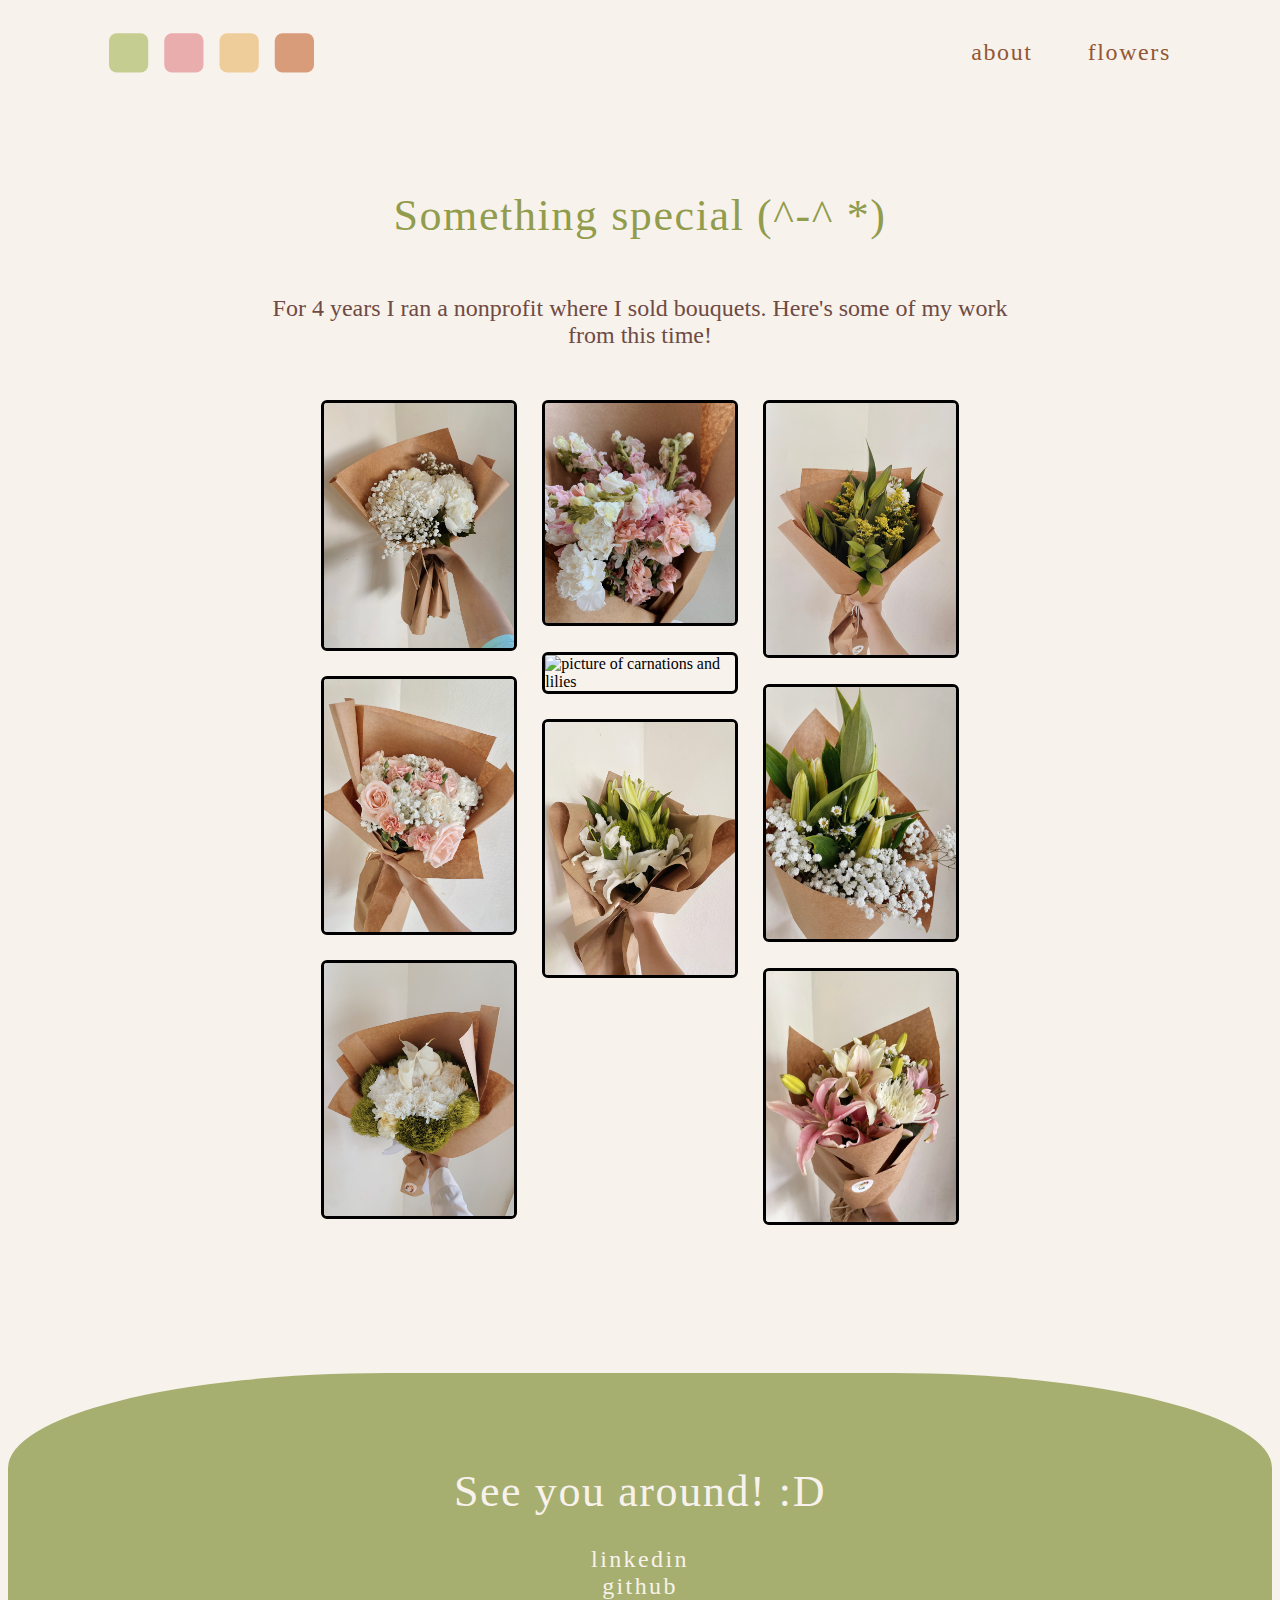
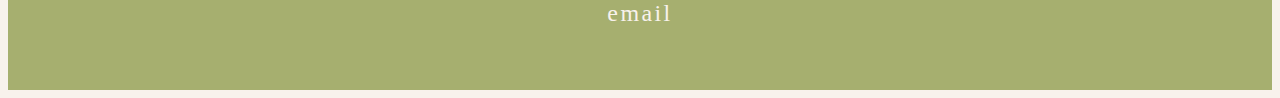
==== commit c5151876: "Merge branch 'main' into fixups" ====
--- a/flowers.html
+++ b/flowers.html
@@ -23,6 +23,7 @@
             <p style="text-align: center; margin-bottom: 4vw;">For 4 years I ran a nonprofit where I sold bouquets. Here's some of my work from this time!</p>
         </div>
 
+
         <div style="padding-left: 8%; padding-right: 8%; padding-bottom: 6%;">
             <div class="imgRow3">
                 <div class="imgCol">
@@ -45,7 +46,7 @@
                 </div>
             </div>
         </div>
-    </div>
+      </div>
    
     
 
--- a/style.css
+++ b/style.css
@@ -171,12 +171,6 @@
     margin-bottom: 6vw;
 }
 
-.imgCol .pic {
-    border-color: #925735;
-    height: 100%;
-    width: 100%;
-}
-
 .pic {
     height: auto;
     max-width: 100%;
@@ -216,15 +210,6 @@
         color: #6E4B44;
     }
 
-    .logo {
-        width: 22vw;
-        height: 10vw;
-    }
-
-    .navBar {
-        display: flex;
-        justify-content: space-between;
-    }
 
     .row {
         display: flex;
@@ -234,15 +219,6 @@
 
     footer h1 {
         font-size: 1.6em;
-    }
-
-    footer a {
-        font-size: 1em;
-    }
-
-    footer {
-        border-top-left-radius: 50%;
-        border-top-right-radius: 50%;
     }
     
 
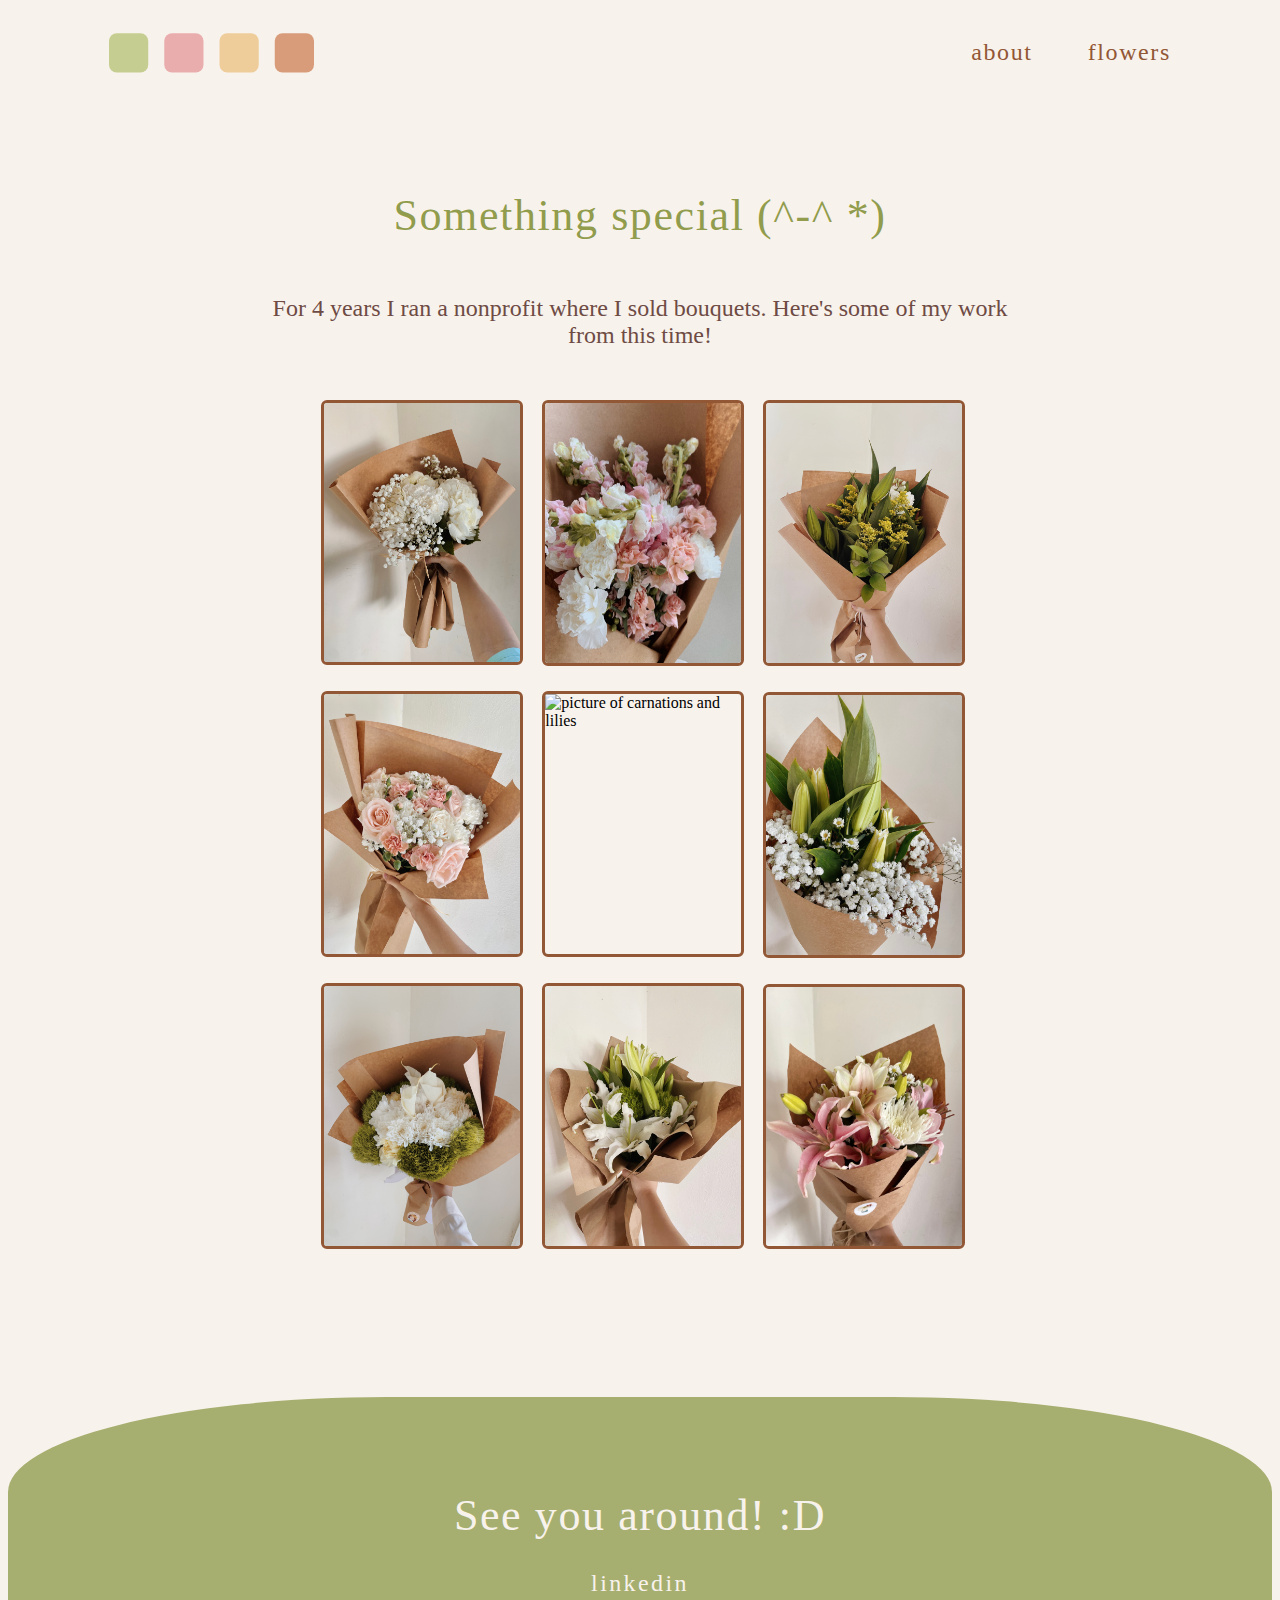
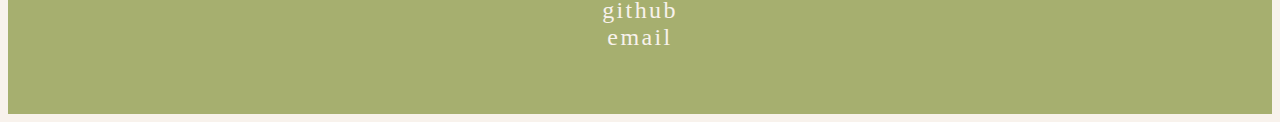
==== commit 2d912b62: "flower fix" ====
--- a/flowers.html
+++ b/flowers.html
@@ -35,7 +35,7 @@
     
                 <div class="imgCol">
                     <img class="pic" src="assets/flr1.jpg" alt="picture of snapdragons and carnations">
-                    <img class="pic" src="assets/flr3.JPG" alt="picture of carnations and lilies">
+                    <img class="pic" src="assets/flr3.jpg" alt="picture of carnations and lilies">
                     <img class="pic" src="assets/flr5.jpg" alt="picture of lilies">
                 </div>
     
--- a/style.css
+++ b/style.css
@@ -134,6 +134,12 @@
     flex-direction: column;
     align-content: space-between;
     gap: 2vw;
+}
+
+.imgCol .pic {
+    border-color: #925735;
+    height: 100%;
+    width: 100%;
 }
 
 .imgCol2 {
@@ -179,7 +185,7 @@
 }
 
 
-@media only screen and (max-width: 800px) {
+@media only screen and (max-width: 400px) {
     h1 {
         font-family: 'Times New Roman', Times, serif;
         letter-spacing: 0.1rem;
